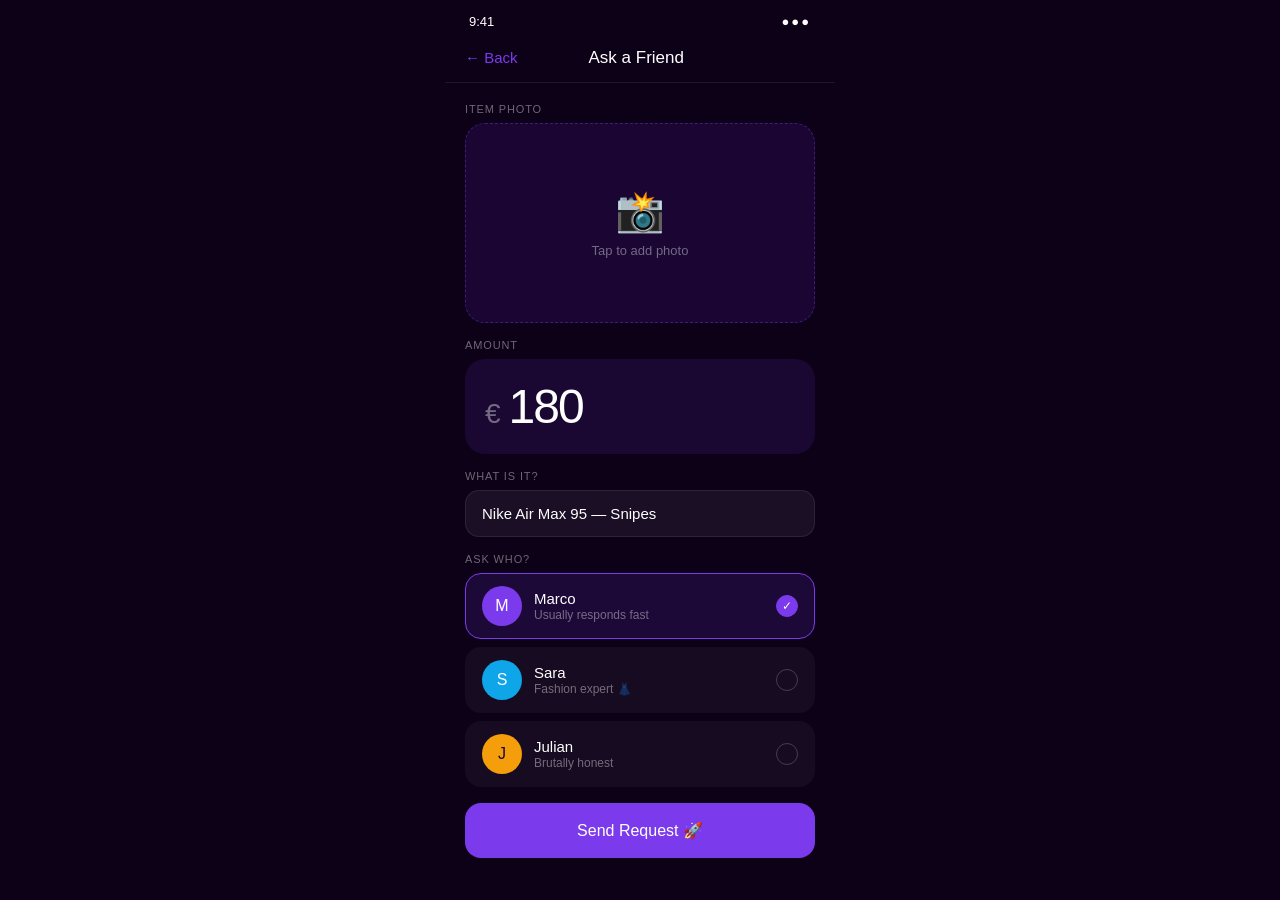
==== prototype.html @ 1da6fefc "Add Ask a Friend prototype" ====
<!DOCTYPE html>
<html lang="en">
<head>
<meta charset="UTF-8"/>
<meta name="viewport" content="width=device-width, initial-scale=1.0, maximum-scale=1.0, user-scalable=no"/>
<title>LUKE – Ask a Friend</title>
<style>
*{box-sizing:border-box;margin:0;padding:0;-webkit-tap-highlight-color:transparent;}
body{background:#0d0118;font-family:-apple-system,sans-serif;min-height:100vh;display:flex;flex-direction:column;align-items:center;justify-content:flex-start;overflow-x:hidden;}
.status-bar{width:100%;max-width:390px;padding:14px 24px 4px;display:flex;justify-content:space-between;}
.status-bar span{color:#fff;font-size:13px;font-weight:500;}
.phone{width:100%;max-width:390px;flex:1;display:flex;flex-direction:column;position:relative;}
.screen{display:none;flex-direction:column;flex:1;min-height:calc(100vh - 40px);}
.screen.active{display:flex;}
.nav-bar{padding:12px 20px;display:flex;align-items:center;gap:12px;border-bottom:0.5px solid rgba(255,255,255,0.08);}
.back-btn{color:#7c3aed;font-size:15px;cursor:pointer;padding:4px 0;}
.nav-title{color:#fff;font-size:17px;font-weight:500;flex:1;text-align:center;}
.nav-right{color:#7c3aed;font-size:15px;width:60px;text-align:right;}
.content{padding:20px;flex:1;display:flex;flex-direction:column;gap:16px;overflow-y:auto;padding-bottom:40px;}
.label-sm{color:rgba(255,255,255,0.4);font-size:11px;text-transform:uppercase;letter-spacing:0.08em;margin-bottom:8px;}
.photo-box{background:#1a0533;border-radius:20px;height:200px;display:flex;align-items:center;justify-content:center;border:1.5px dashed rgba(124,58,237,0.4);cursor:pointer;overflow:hidden;transition:all 0.2s;}
.photo-inner{display:flex;flex-direction:column;align-items:center;gap:8px;}
.photo-inner span:first-child{font-size:40px;}
.photo-inner span:last-child{color:rgba(255,255,255,0.4);font-size:13px;}
.amount-section{background:rgba(124,58,237,0.12);border-radius:20px;padding:20px;display:flex;align-items:baseline;gap:8px;}
.currency{color:rgba(255,255,255,0.4);font-size:28px;}
.amount-display{color:#fff;font-size:48px;font-weight:300;letter-spacing:-2px;flex:1;}
.item-input{background:rgba(255,255,255,0.06);border:1px solid rgba(255,255,255,0.08);border-radius:14px;padding:14px 16px;color:#fff;font-size:15px;width:100%;outline:none;}
.item-input::placeholder{color:rgba(255,255,255,0.3);}
.friends-list{display:flex;flex-direction:column;gap:8px;}
.friend-row{display:flex;align-items:center;gap:12px;padding:12px 16px;border-radius:16px;background:rgba(255,255,255,0.04);cursor:pointer;border:1.5px solid transparent;transition:all 0.2s;active:scale(0.98);}
.friend-row.selected{background:rgba(124,58,237,0.15);border-color:#7c3aed;}
.avatar{width:40px;height:40px;border-radius:50%;display:flex;align-items:center;justify-content:center;font-size:16px;font-weight:500;flex-shrink:0;}
.friend-info{flex:1;}
.friend-name{color:#fff;font-size:15px;}
.friend-sub{color:rgba(255,255,255,0.4);font-size:12px;margin-top:1px;}
.checkmark{width:22px;height:22px;border-radius:50%;border:1.5px solid rgba(255,255,255,0.2);display:flex;align-items:center;justify-content:center;transition:all 0.2s;}
.checkmark.checked{background:#7c3aed;border-color:#7c3aed;color:#fff;font-size:12px;}
.btn-main{background:#7c3aed;color:#fff;border:none;border-radius:16px;padding:18px;font-size:16px;font-weight:500;cursor:pointer;width:100%;transition:transform 0.1s;}
.btn-main:active{transform:scale(0.97);}
.sent-screen{flex:1;display:flex;flex-direction:column;align-items:center;justify-content:center;padding:40px 24px;gap:20px;text-align:center;}
.sent-icon{width:80px;height:80px;background:rgba(124,58,237,0.2);border-radius:50%;display:flex;align-items:center;justify-content:center;font-size:36px;}
.sent-title{color:#fff;font-size:24px;font-weight:500;}
.sent-sub{color:rgba(255,255,255,0.5);font-size:15px;line-height:1.6;}
.notif-card{background:#1a0533;border-radius:20px;padding:20px;border:1px solid rgba(124,58,237,0.2);}
.notif-row{display:flex;justify-content:space-between;align-items:center;padding:6px 0;}
.notif-label{color:rgba(255,255,255,0.4);font-size:13px;}
.notif-val{color:#fff;font-size:14px;font-weight:500;}
.warning-box{background:rgba(255,149,0,0.1);border-radius:14px;padding:14px;display:flex;gap:10px;align-items:flex-start;}
.warning-text{color:#f59e0b;font-size:13px;line-height:1.5;}
.verdict-btns{display:flex;gap:10px;}
.btn-yes{flex:1;background:rgba(0,210,133,0.12);color:#00d285;border:1px solid rgba(0,210,133,0.25);border-radius:14px;padding:14px;font-size:15px;cursor:pointer;transition:all 0.2s;}
.btn-no{flex:1;background:rgba(255,99,99,0.12);color:#ff6363;border:1px solid rgba(255,99,99,0.25);border-radius:14px;padding:14px;font-size:15px;cursor:pointer;transition:all 0.2s;}
.btn-yes.active{background:rgba(0,210,133,0.3);transform:scale(1.02);}
.btn-no.active{background:rgba(255,99,99,0.3);transform:scale(1.02);}
.comment-input{background:rgba(255,255,255,0.06);border:1px solid rgba(255,255,255,0.08);border-radius:14px;padding:14px 16px;color:#fff;font-size:14px;width:100%;outline:none;resize:none;}
.comment-input::placeholder{color:rgba(255,255,255,0.3);}
.reply-card{background:#1a0533;border-radius:20px;padding:20px;border:1px solid rgba(0,210,133,0.2);}
.verdict-badge{display:inline-block;padding:5px 14px;border-radius:20px;font-size:12px;margin-bottom:12px;}
.verdict-no{background:rgba(255,99,99,0.15);color:#ff6363;}
.verdict-yes{background:rgba(0,210,133,0.15);color:#00d285;}
.reply-msg{color:rgba(255,255,255,0.85);font-size:15px;line-height:1.6;font-style:italic;}
.reply-from{color:rgba(255,255,255,0.3);font-size:12px;margin-top:10px;}
.score-row{display:flex;gap:10px;}
.score-card{flex:1;border-radius:14px;padding:16px;text-align:center;}
.score-card.no{background:rgba(255,99,99,0.1);border:1px solid rgba(255,99,99,0.2);}
.score-card.yes{background:rgba(0,210,133,0.1);border:1px solid rgba(0,210,133,0.2);}
.score-num{font-size:28px;font-weight:500;}
.score-card.no .score-num{color:#ff6363;}
.score-card.yes .score-num{color:#00d285;}
.score-label{font-size:11px;color:rgba(255,255,255,0.4);margin-top:2px;}
.pending-row{background:rgba(255,255,255,0.04);border-radius:14px;padding:14px;display:flex;align-items:center;gap:12px;}
.pending-avatar{width:36px;height:36px;border-radius:50%;background:rgba(255,255,255,0.08);display:flex;align-items:center;justify-content:center;color:rgba(255,255,255,0.3);font-size:14px;}
.pending-text{color:rgba(255,255,255,0.35);font-size:13px;}
.btn-skip{background:rgba(255,99,99,0.1);color:#ff6363;border:1px solid rgba(255,99,99,0.15);border-radius:16px;padding:18px;font-size:15px;cursor:pointer;width:100%;}
.divider{height:0.5px;background:rgba(255,255,255,0.08);}
.shoe-preview{width:100%;height:100%;background:linear-gradient(135deg,#1a0533,#2d1b4e);display:flex;flex-direction:column;align-items:center;justify-content:center;gap:8px;}
.tab-bar{display:flex;background:#0d0118;border-top:0.5px solid rgba(255,255,255,0.08);padding:8px 0 24px;}
.tab{flex:1;display:flex;flex-direction:column;align-items:center;gap:3px;cursor:pointer;padding:6px 0;}
.tab-icon{font-size:20px;}
.tab-label{font-size:10px;color:rgba(255,255,255,0.3);}
.tab.active .tab-label{color:#7c3aed;}
</style>
</head>
<body>

<div class="status-bar">
  <span>9:41</span>
  <span style="letter-spacing:2px;">●●●</span>
</div>

<div class="phone">

  <!-- SCREEN 1: Send Request -->
  <div class="screen active" id="screen-send">
    <div class="nav-bar">
      <span class="back-btn">← Back</span>
      <span class="nav-title">Ask a Friend</span>
      <span class="nav-right"></span>
    </div>
    <div class="content">
      <div>
        <div class="label-sm">Item Photo</div>
        <div class="photo-box" id="photo-box" onclick="addPhoto()">
          <div class="photo-inner">
            <span>📸</span>
            <span>Tap to add photo</span>
          </div>
        </div>
      </div>
      <div>
        <div class="label-sm">Amount</div>
        <div class="amount-section">
          <span class="currency">€</span>
          <span class="amount-display">180</span>
        </div>
      </div>
      <div>
        <div class="label-sm">What is it?</div>
        <input class="item-input" value="Nike Air Max 95 — Snipes" />
      </div>
      <div>
        <div class="label-sm">Ask who?</div>
        <div class="friends-list">
          <div class="friend-row selected" onclick="toggleFriend(this)">
            <div class="avatar" style="background:#7c3aed;color:#fff;">M</div>
            <div class="friend-info">
              <div class="friend-name">Marco</div>
              <div class="friend-sub">Usually responds fast</div>
            </div>
            <div class="checkmark checked">✓</div>
          </div>
          <div class="friend-row" onclick="toggleFriend(this)">
            <div class="avatar" style="background:#0ea5e9;color:#fff;">S</div>
            <div class="friend-info">
              <div class="friend-name">Sara</div>
              <div class="friend-sub">Fashion expert 👗</div>
            </div>
            <div class="checkmark"></div>
          </div>
          <div class="friend-row" onclick="toggleFriend(this)">
            <div class="avatar" style="background:#f59e0b;color:#1a0533;">J</div>
            <div class="friend-info">
              <div class="friend-name">Julian</div>
              <div class="friend-sub">Brutally honest</div>
            </div>
            <div class="checkmark"></div>
          </div>
        </div>
      </div>
      <button class="btn-main" onclick="goTo('screen-sent')">Send Request 🚀</button>
    </div>
  </div>

  <!-- SCREEN 2: Sent -->
  <div class="screen" id="screen-sent">
    <div class="sent-screen">
      <div class="sent-icon">🚀</div>
      <div class="sent-title">Request sent!</div>
      <div class="sent-sub">Marco gets a notification now. You'll hear back soon — hold tight before buying!</div>
      <button class="btn-main" onclick="goTo('screen-send')" style="margin-top:8px;">Back to LUKE</button>
      <button onclick="goTo('screen-friend')" style="background:none;border:none;color:rgba(255,255,255,0.3);font-size:13px;cursor:pointer;margin-top:8px;">Preview: Friend's view →</button>
    </div>
    <div class="tab-bar">
      <div class="tab"><span class="tab-icon">🏠</span><span class="tab-label">Home</span></div>
      <div class="tab"><span class="tab-icon">📊</span><span class="tab-label">Insights</span></div>
      <div class="tab"><span class="tab-icon">➕</span><span class="tab-label" style="color:#7c3aed;">Log</span></div>
      <div class="tab active"><span class="tab-icon">👥</span><span class="tab-label">Friends</span></div>
      <div class="tab"><span class="tab-icon">👤</span><span class="tab-label">Profile</span></div>
    </div>
  </div>

  <!-- SCREEN 3: Friend receives -->
  <div class="screen" id="screen-friend">
    <div class="nav-bar">
      <span class="back-btn" onclick="goTo('screen-sent')">← Back</span>
      <span class="nav-title">Spend Request</span>
      <span class="nav-right"></span>
    </div>
    <div class="content">
      <div style="text-align:center;padding:4px 0;">
        <div style="color:rgba(255,255,255,0.5);font-size:14px;">Deni wants to buy something 👀</div>
      </div>
      <div class="photo-box" style="cursor:default;">
        <div class="shoe-preview">
          <span style="font-size:56px;">👟</span>
          <span style="color:rgba(255,255,255,0.6);font-size:13px;">Nike Air Max 95</span>
        </div>
      </div>
      <div class="notif-card">
        <div class="notif-row">
          <span class="notif-label">Item</span>
          <span class="notif-val">Nike Air Max 95</span>
        </div>
        <div class="divider" style="margin:4px 0;"></div>
        <div class="notif-row">
          <span class="notif-label">Amount</span>
          <span class="notif-val" style="color:#7c3aed;font-size:18px;">€ 180</span>
        </div>
        <div class="divider" style="margin:4px 0;"></div>
        <div class="notif-row">
          <span class="notif-label">Store</span>
          <span class="notif-val">Snipes</span>
        </div>
      </div>
      <div class="warning-box">
        <span style="font-size:16px;">⚠️</span>
        <span class="warning-text">Deni already spent €240 on clothes this month. Monthly budget: €200. That's 40€ over already.</span>
      </div>
      <div>
        <div class="label-sm">Your verdict</div>
        <div class="verdict-btns">
          <button class="btn-yes" id="btn-yes" onclick="selectVerdict('yes')">Buy it ✓</button>
          <button class="btn-no" id="btn-no" onclick="selectVerdict('no')">Don't buy ✗</button>
        </div>
      </div>
      <div>
        <div class="label-sm">Add a comment (optional)</div>
        <textarea class="comment-input" rows="3" id="comment-field" placeholder="e.g. Bro you already have 3 pairs like this...">Bro you already have 3 pairs like this. You're literally broke 💀 put it back</textarea>
      </div>
      <button class="btn-main" onclick="sendReply()">Send Reply</button>
    </div>
  </div>

  <!-- SCREEN 4: Reply received -->
  <div class="screen" id="screen-reply">
    <div class="nav-bar">
      <span class="back-btn" onclick="goTo('screen-send')">← Home</span>
      <span class="nav-title">Ask a Friend</span>
      <span class="nav-right"></span>
    </div>
    <div class="content">
      <div style="text-align:center;">
        <div style="color:rgba(255,255,255,0.5);font-size:13px;">Nike Air Max 95 · € 180 · Snipes</div>
      </div>
      <div class="score-row">
        <div class="score-card no">
          <div class="score-num" id="score-no">1</div>
          <div class="score-label">Don't buy</div>
        </div>
        <div class="score-card yes">
          <div class="score-num" id="score-yes">0</div>
          <div class="score-label">Buy it</div>
        </div>
      </div>
      <div class="reply-card" id="reply-card">
        <div class="verdict-badge verdict-no" id="verdict-badge">✗ Don't buy</div>
        <div class="reply-msg" id="reply-msg">"Bro you already have 3 pairs like this. You're literally broke 💀 put it back"</div>
        <div class="reply-from">— Marco · just now</div>
      </div>
      <div class="pending-row">
        <div class="pending-avatar">S</div>
        <span class="pending-text">Sara hasn't replied yet...</span>
      </div>
      <div class="pending-row">
        <div class="pending-avatar">J</div>
        <span class="pending-text">Julian hasn't replied yet...</span>
      </div>
      <button class="btn-skip" onclick="goTo('screen-send')">I'll skip it this time 🙏</button>
    </div>
    <div class="tab-bar">
      <div class="tab"><span class="tab-icon">🏠</span><span class="tab-label">Home</span></div>
      <div class="tab"><span class="tab-icon">📊</span><span class="tab-label">Insights</span></div>
      <div class="tab"><span class="tab-icon">➕</span><span class="tab-label">Log</span></div>
      <div class="tab active"><span class="tab-icon">👥</span><span class="tab-label" style="color:#7c3aed;">Friends</span></div>
      <div class="tab"><span class="tab-icon">👤</span><span class="tab-label">Profile</span></div>
    </div>
  </div>

</div>

<script>
function goTo(id) {
  document.querySelectorAll('.screen').forEach(s => s.classList.remove('active'));
  document.getElementById(id).classList.add('active');
  window.scrollTo(0,0);
}

function toggleFriend(el) {
  el.classList.toggle('selected');
  const c = el.querySelector('.checkmark');
  c.classList.toggle('checked');
  c.textContent = c.classList.contains('checked') ? '✓' : '';
}

function addPhoto() {
  document.getElementById('photo-box').innerHTML = '<div class="shoe-preview"><span style="font-size:56px;">👟</span><span style="color:rgba(255,255,255,0.6);font-size:13px;">Nike Air Max 95</span></div>';
}

let verdict = 'no';
function selectVerdict(v) {
  verdict = v;
  document.getElementById('btn-yes').classList.toggle('active', v === 'yes');
  document.getElementById('btn-no').classList.toggle('active', v === 'no');
}

function sendReply() {
  const comment = document.getElementById('comment-field').value;
  const badge = document.getElementById('verdict-badge');
  const msg = document.getElementById('reply-msg');
  const card = document.getElementById('reply-card');
  const sno = document.getElementById('score-no');
  const syes = document.getElementById('score-yes');

  if(verdict === 'yes') {
    badge.className = 'verdict-badge verdict-yes';
    badge.textContent = '✓ Buy it';
    card.style.borderColor = 'rgba(0,210,133,0.2)';
    syes.textContent = '1';
    sno.textContent = '0';
  } else {
    badge.className = 'verdict-badge verdict-no';
    badge.textContent = '✗ Don\'t buy';
    card.style.borderColor = 'rgba(255,99,99,0.2)';
    sno.textContent = '1';
    syes.textContent = '0';
  }
  msg.textContent = '"' + (comment || 'No comment') + '"';
  goTo('screen-reply');
}
</script>
</body>
</html>
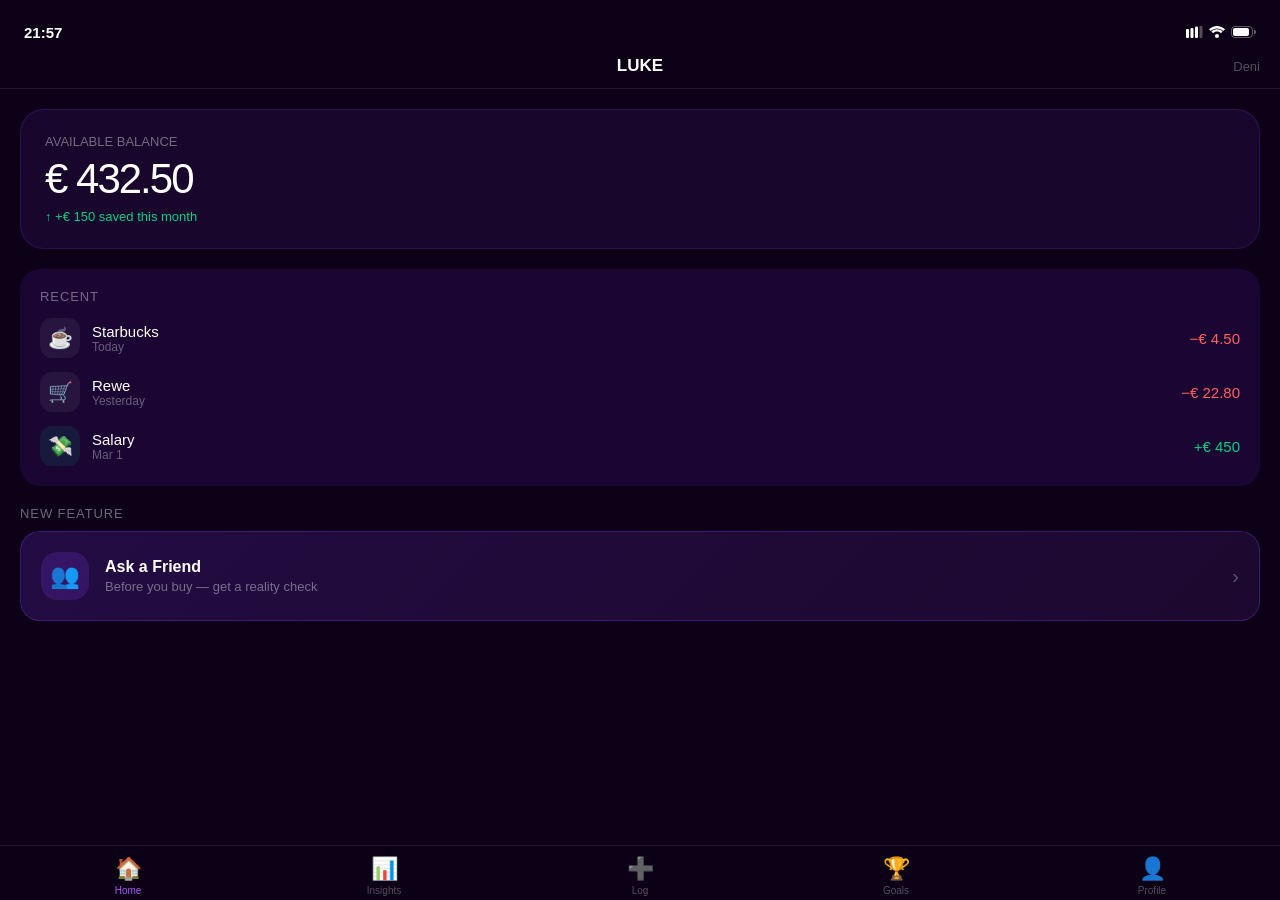
==== commit 86476728: "Add prototype" ====
--- a/prototype.html
+++ b/prototype.html
@@ -2,322 +2,543 @@
 <html lang="en">
 <head>
 <meta charset="UTF-8"/>
-<meta name="viewport" content="width=device-width, initial-scale=1.0, maximum-scale=1.0, user-scalable=no"/>
-<title>LUKE – Ask a Friend</title>
+<meta name="viewport" content="width=device-width, initial-scale=1.0, maximum-scale=1.0, user-scalable=no, viewport-fit=cover"/>
+<meta name="apple-mobile-web-app-capable" content="yes"/>
+<meta name="apple-mobile-web-app-status-bar-style" content="black-translucent"/>
+<meta name="theme-color" content="#0d0118"/>
+<title>LUKE</title>
 <style>
-*{box-sizing:border-box;margin:0;padding:0;-webkit-tap-highlight-color:transparent;}
-body{background:#0d0118;font-family:-apple-system,sans-serif;min-height:100vh;display:flex;flex-direction:column;align-items:center;justify-content:flex-start;overflow-x:hidden;}
-.status-bar{width:100%;max-width:390px;padding:14px 24px 4px;display:flex;justify-content:space-between;}
-.status-bar span{color:#fff;font-size:13px;font-weight:500;}
-.phone{width:100%;max-width:390px;flex:1;display:flex;flex-direction:column;position:relative;}
-.screen{display:none;flex-direction:column;flex:1;min-height:calc(100vh - 40px);}
-.screen.active{display:flex;}
-.nav-bar{padding:12px 20px;display:flex;align-items:center;gap:12px;border-bottom:0.5px solid rgba(255,255,255,0.08);}
-.back-btn{color:#7c3aed;font-size:15px;cursor:pointer;padding:4px 0;}
-.nav-title{color:#fff;font-size:17px;font-weight:500;flex:1;text-align:center;}
-.nav-right{color:#7c3aed;font-size:15px;width:60px;text-align:right;}
-.content{padding:20px;flex:1;display:flex;flex-direction:column;gap:16px;overflow-y:auto;padding-bottom:40px;}
-.label-sm{color:rgba(255,255,255,0.4);font-size:11px;text-transform:uppercase;letter-spacing:0.08em;margin-bottom:8px;}
-.photo-box{background:#1a0533;border-radius:20px;height:200px;display:flex;align-items:center;justify-content:center;border:1.5px dashed rgba(124,58,237,0.4);cursor:pointer;overflow:hidden;transition:all 0.2s;}
-.photo-inner{display:flex;flex-direction:column;align-items:center;gap:8px;}
-.photo-inner span:first-child{font-size:40px;}
-.photo-inner span:last-child{color:rgba(255,255,255,0.4);font-size:13px;}
-.amount-section{background:rgba(124,58,237,0.12);border-radius:20px;padding:20px;display:flex;align-items:baseline;gap:8px;}
-.currency{color:rgba(255,255,255,0.4);font-size:28px;}
-.amount-display{color:#fff;font-size:48px;font-weight:300;letter-spacing:-2px;flex:1;}
-.item-input{background:rgba(255,255,255,0.06);border:1px solid rgba(255,255,255,0.08);border-radius:14px;padding:14px 16px;color:#fff;font-size:15px;width:100%;outline:none;}
-.item-input::placeholder{color:rgba(255,255,255,0.3);}
-.friends-list{display:flex;flex-direction:column;gap:8px;}
-.friend-row{display:flex;align-items:center;gap:12px;padding:12px 16px;border-radius:16px;background:rgba(255,255,255,0.04);cursor:pointer;border:1.5px solid transparent;transition:all 0.2s;active:scale(0.98);}
-.friend-row.selected{background:rgba(124,58,237,0.15);border-color:#7c3aed;}
-.avatar{width:40px;height:40px;border-radius:50%;display:flex;align-items:center;justify-content:center;font-size:16px;font-weight:500;flex-shrink:0;}
-.friend-info{flex:1;}
-.friend-name{color:#fff;font-size:15px;}
-.friend-sub{color:rgba(255,255,255,0.4);font-size:12px;margin-top:1px;}
-.checkmark{width:22px;height:22px;border-radius:50%;border:1.5px solid rgba(255,255,255,0.2);display:flex;align-items:center;justify-content:center;transition:all 0.2s;}
-.checkmark.checked{background:#7c3aed;border-color:#7c3aed;color:#fff;font-size:12px;}
-.btn-main{background:#7c3aed;color:#fff;border:none;border-radius:16px;padding:18px;font-size:16px;font-weight:500;cursor:pointer;width:100%;transition:transform 0.1s;}
-.btn-main:active{transform:scale(0.97);}
-.sent-screen{flex:1;display:flex;flex-direction:column;align-items:center;justify-content:center;padding:40px 24px;gap:20px;text-align:center;}
-.sent-icon{width:80px;height:80px;background:rgba(124,58,237,0.2);border-radius:50%;display:flex;align-items:center;justify-content:center;font-size:36px;}
-.sent-title{color:#fff;font-size:24px;font-weight:500;}
-.sent-sub{color:rgba(255,255,255,0.5);font-size:15px;line-height:1.6;}
-.notif-card{background:#1a0533;border-radius:20px;padding:20px;border:1px solid rgba(124,58,237,0.2);}
-.notif-row{display:flex;justify-content:space-between;align-items:center;padding:6px 0;}
-.notif-label{color:rgba(255,255,255,0.4);font-size:13px;}
-.notif-val{color:#fff;font-size:14px;font-weight:500;}
-.warning-box{background:rgba(255,149,0,0.1);border-radius:14px;padding:14px;display:flex;gap:10px;align-items:flex-start;}
-.warning-text{color:#f59e0b;font-size:13px;line-height:1.5;}
-.verdict-btns{display:flex;gap:10px;}
-.btn-yes{flex:1;background:rgba(0,210,133,0.12);color:#00d285;border:1px solid rgba(0,210,133,0.25);border-radius:14px;padding:14px;font-size:15px;cursor:pointer;transition:all 0.2s;}
-.btn-no{flex:1;background:rgba(255,99,99,0.12);color:#ff6363;border:1px solid rgba(255,99,99,0.25);border-radius:14px;padding:14px;font-size:15px;cursor:pointer;transition:all 0.2s;}
-.btn-yes.active{background:rgba(0,210,133,0.3);transform:scale(1.02);}
-.btn-no.active{background:rgba(255,99,99,0.3);transform:scale(1.02);}
-.comment-input{background:rgba(255,255,255,0.06);border:1px solid rgba(255,255,255,0.08);border-radius:14px;padding:14px 16px;color:#fff;font-size:14px;width:100%;outline:none;resize:none;}
-.comment-input::placeholder{color:rgba(255,255,255,0.3);}
-.reply-card{background:#1a0533;border-radius:20px;padding:20px;border:1px solid rgba(0,210,133,0.2);}
-.verdict-badge{display:inline-block;padding:5px 14px;border-radius:20px;font-size:12px;margin-bottom:12px;}
-.verdict-no{background:rgba(255,99,99,0.15);color:#ff6363;}
-.verdict-yes{background:rgba(0,210,133,0.15);color:#00d285;}
-.reply-msg{color:rgba(255,255,255,0.85);font-size:15px;line-height:1.6;font-style:italic;}
-.reply-from{color:rgba(255,255,255,0.3);font-size:12px;margin-top:10px;}
-.score-row{display:flex;gap:10px;}
-.score-card{flex:1;border-radius:14px;padding:16px;text-align:center;}
-.score-card.no{background:rgba(255,99,99,0.1);border:1px solid rgba(255,99,99,0.2);}
-.score-card.yes{background:rgba(0,210,133,0.1);border:1px solid rgba(0,210,133,0.2);}
-.score-num{font-size:28px;font-weight:500;}
-.score-card.no .score-num{color:#ff6363;}
-.score-card.yes .score-num{color:#00d285;}
-.score-label{font-size:11px;color:rgba(255,255,255,0.4);margin-top:2px;}
-.pending-row{background:rgba(255,255,255,0.04);border-radius:14px;padding:14px;display:flex;align-items:center;gap:12px;}
-.pending-avatar{width:36px;height:36px;border-radius:50%;background:rgba(255,255,255,0.08);display:flex;align-items:center;justify-content:center;color:rgba(255,255,255,0.3);font-size:14px;}
-.pending-text{color:rgba(255,255,255,0.35);font-size:13px;}
-.btn-skip{background:rgba(255,99,99,0.1);color:#ff6363;border:1px solid rgba(255,99,99,0.15);border-radius:16px;padding:18px;font-size:15px;cursor:pointer;width:100%;}
-.divider{height:0.5px;background:rgba(255,255,255,0.08);}
-.shoe-preview{width:100%;height:100%;background:linear-gradient(135deg,#1a0533,#2d1b4e);display:flex;flex-direction:column;align-items:center;justify-content:center;gap:8px;}
-.tab-bar{display:flex;background:#0d0118;border-top:0.5px solid rgba(255,255,255,0.08);padding:8px 0 24px;}
-.tab{flex:1;display:flex;flex-direction:column;align-items:center;gap:3px;cursor:pointer;padding:6px 0;}
-.tab-icon{font-size:20px;}
-.tab-label{font-size:10px;color:rgba(255,255,255,0.3);}
-.tab.active .tab-label{color:#7c3aed;}
+:root {
+  --purple: #7c3aed;
+  --purple-light: #a855f7;
+  --emerald: #00d285;
+  --bg: #0d0118;
+  --card: #1a0533;
+  --border: rgba(255,255,255,0.08);
+}
+* { box-sizing: border-box; margin: 0; padding: 0; -webkit-tap-highlight-color: transparent; }
+html, body {
+  background: var(--bg);
+  font-family: -apple-system, 'SF Pro Display', sans-serif;
+  height: 100%; width: 100%;
+  overflow: hidden;
+  color: #fff;
+}
+.app {
+  width: 100vw;
+  height: 100vh;
+  position: relative;
+  overflow: hidden;
+}
+ 
+/* iOS Status Bar */
+.status-bar {
+  position: absolute;
+  top: 0; left: 0; right: 0;
+  height: 50px;
+  padding: 14px 24px 0;
+  display: flex;
+  justify-content: space-between;
+  align-items: center;
+  z-index: 100;
+  background: transparent;
+}
+.status-time { font-size: 15px; font-weight: 600; color: #fff; }
+.status-icons { display: flex; align-items: center; gap: 6px; }
+.status-icons svg { fill: #fff; }
+ 
+/* Screens */
+.screen {
+  position: absolute;
+  inset: 0;
+  display: flex;
+  flex-direction: column;
+  transform: translateX(100%);
+  transition: transform 0.4s cubic-bezier(0.4, 0, 0.2, 1);
+  will-change: transform;
+  background: var(--bg);
+  overflow: hidden;
+}
+.screen.active {
+  transform: translateX(0);
+  z-index: 10;
+}
+.screen.behind {
+  transform: translateX(-30%);
+  z-index: 5;
+}
+.screen.base {
+  transform: translateX(0);
+  z-index: 1;
+}
+ 
+/* Nav */
+.nav {
+  padding: 56px 20px 12px;
+  display: flex;
+  align-items: center;
+  gap: 12px;
+  border-bottom: 0.5px solid var(--border);
+  flex-shrink: 0;
+}
+.nav-back {
+  display: flex; align-items: center; gap: 4px;
+  color: var(--purple-light); font-size: 17px; cursor: pointer;
+  padding: 8px 0; min-width: 60px;
+}
+.nav-back svg { width: 10px; height: 17px; fill: var(--purple-light); }
+.nav-title { flex: 1; text-align: center; font-size: 17px; font-weight: 600; color: #fff; }
+.nav-right { min-width: 60px; text-align: right; color: var(--purple-light); font-size: 17px; }
+ 
+/* Scroll Content */
+.scroll { flex: 1; overflow-y: auto; overflow-x: hidden; -webkit-overflow-scrolling: touch; padding: 20px 20px 40px; display: flex; flex-direction: column; gap: 20px; }
+.scroll::-webkit-scrollbar { display: none; }
+ 
+/* Labels */
+.label { font-size: 13px; font-weight: 500; color: rgba(255,255,255,0.4); text-transform: uppercase; letter-spacing: 0.07em; margin-bottom: 10px; }
+ 
+/* Photo */
+.photo-zone {
+  border-radius: 20px;
+  height: 220px;
+  overflow: hidden;
+  position: relative;
+  cursor: pointer;
+  background: var(--card);
+  border: 1.5px dashed rgba(124,58,237,0.35);
+  display: flex; align-items: center; justify-content: center;
+  transition: border-color 0.2s;
+}
+.photo-zone.filled { border-style: solid; border-color: rgba(124,58,237,0.3); }
+.photo-placeholder { display: flex; flex-direction: column; align-items: center; gap: 10px; }
+.photo-placeholder .icon { font-size: 44px; }
+.photo-placeholder .text { font-size: 14px; color: rgba(255,255,255,0.35); }
+.shoe-visual {
+  width: 100%; height: 100%;
+  background: linear-gradient(135deg, #130824, #2a1250);
+  display: flex; flex-direction: column; align-items: center; justify-content: center; gap: 10px;
+}
+.shoe-emoji { font-size: 80px; filter: drop-shadow(0 8px 24px rgba(124,58,237,0.6)); }
+.shoe-name { font-size: 14px; color: rgba(255,255,255,0.5); letter-spacing: 0.03em; }
+ 
+/* Amount */
+.amount-card {
+  background: rgba(124,58,237,0.1);
+  border: 1px solid rgba(124,58,237,0.2);
+  border-radius: 20px;
+  padding: 20px 24px;
+  display: flex; align-items: baseline; gap: 6px;
+}
+.amount-currency { font-size: 28px; color: rgba(255,255,255,0.4); font-weight: 300; }
+.amount-value { font-size: 52px; font-weight: 300; letter-spacing: -3px; color: #fff; }
+.amount-store { margin-left: auto; font-size: 13px; color: rgba(255,255,255,0.3); align-self: center; }
+ 
+/* Item Name */
+.item-field {
+  background: rgba(255,255,255,0.05);
+  border: 1px solid rgba(255,255,255,0.08);
+  border-radius: 16px;
+  padding: 16px 18px;
+  font-size: 16px; color: #fff;
+  width: 100%; outline: none;
+  font-family: inherit;
+  -webkit-appearance: none;
+}
+.item-field::placeholder { color: rgba(255,255,255,0.25); }
+ 
+/* Friends */
+.friends { display: flex; flex-direction: column; gap: 10px; }
+.friend {
+  display: flex; align-items: center; gap: 14px;
+  padding: 14px 16px;
+  border-radius: 18px;
+  background: rgba(255,255,255,0.04);
+  border: 1.5px solid transparent;
+  cursor: pointer;
+  transition: all 0.2s;
+  -webkit-user-select: none;
+}
+.friend:active { transform: scale(0.98); }
+.friend.sel { background: rgba(124,58,237,0.12); border-color: rgba(124,58,237,0.5); }
+.f-avatar { width: 42px; height: 42px; border-radius: 50%; display: flex; align-items: center; justify-content: center; font-size: 17px; font-weight: 600; flex-shrink: 0; }
+.f-info { flex: 1; }
+.f-name { font-size: 15px; font-weight: 500; }
+.f-sub { font-size: 12px; color: rgba(255,255,255,0.35); margin-top: 2px; }
+.f-check { width: 24px; height: 24px; border-radius: 50%; border: 1.5px solid rgba(255,255,255,0.2); display: flex; align-items: center; justify-content: center; transition: all 0.2s; flex-shrink: 0; }
+.f-check.on { background: var(--purple); border-color: var(--purple); }
+.f-check.on::after { content: ''; width: 5px; height: 9px; border: 2px solid #fff; border-top: none; border-left: none; transform: rotate(45deg) translate(-1px,-1px); display: block; }
+ 
+/* Button */
+.btn {
+  width: 100%; padding: 18px;
+  border-radius: 18px; border: none;
+  font-size: 17px; font-weight: 600;
+  cursor: pointer; transition: transform 0.1s, opacity 0.1s;
+  -webkit-user-select: none;
+  font-family: inherit;
+}
+.btn:active { transform: scale(0.97); opacity: 0.9; }
+.btn-primary { background: var(--purple); color: #fff; }
+.btn-ghost { background: rgba(255,255,255,0.06); color: rgba(255,255,255,0.5); font-size: 14px; padding: 14px; }
+.btn-danger { background: rgba(255,80,80,0.12); color: #ff6060; border: 1px solid rgba(255,80,80,0.2); }
+ 
+/* Sent screen */
+.sent-center { flex: 1; display: flex; flex-direction: column; align-items: center; justify-content: center; padding: 40px 32px; gap: 18px; text-align: center; }
+.sent-anim { width: 90px; height: 90px; border-radius: 50%; background: rgba(124,58,237,0.15); display: flex; align-items: center; justify-content: center; font-size: 40px; animation: pop 0.5s cubic-bezier(0.34,1.56,0.64,1) both; }
+@keyframes pop { from { transform: scale(0); opacity: 0; } to { transform: scale(1); opacity: 1; } }
+.sent-title { font-size: 26px; font-weight: 600; }
+.sent-sub { font-size: 15px; color: rgba(255,255,255,0.45); line-height: 1.6; max-width: 280px; }
+.sent-btns { width: 100%; display: flex; flex-direction: column; gap: 10px; margin-top: 8px; }
+ 
+/* Friend view */
+.notif-card { background: var(--card); border-radius: 20px; padding: 20px; border: 1px solid rgba(124,58,237,0.2); }
+.notif-row { display: flex; justify-content: space-between; align-items: center; padding: 7px 0; }
+.notif-label { font-size: 13px; color: rgba(255,255,255,0.4); }
+.notif-val { font-size: 14px; font-weight: 500; }
+.sep { height: 0.5px; background: rgba(255,255,255,0.07); }
+.warn { background: rgba(255,149,0,0.1); border-radius: 16px; padding: 14px 16px; display: flex; gap: 10px; }
+.warn-icon { font-size: 18px; flex-shrink: 0; }
+.warn-text { font-size: 13px; color: #f59e0b; line-height: 1.55; }
+.verdict-row { display: flex; gap: 10px; }
+.v-btn { flex: 1; padding: 16px 12px; border-radius: 16px; font-size: 15px; font-weight: 500; cursor: pointer; border: 1.5px solid transparent; transition: all 0.2s; font-family: inherit; -webkit-user-select: none; }
+.v-btn:active { transform: scale(0.97); }
+.v-yes { background: rgba(0,210,133,0.1); color: #00d285; border-color: rgba(0,210,133,0.2); }
+.v-no { background: rgba(255,80,80,0.1); color: #ff6060; border-color: rgba(255,80,80,0.2); }
+.v-yes.picked { background: rgba(0,210,133,0.25); border-color: #00d285; }
+.v-no.picked { background: rgba(255,80,80,0.25); border-color: #ff6060; }
+.comment-box { background: rgba(255,255,255,0.05); border: 1px solid rgba(255,255,255,0.08); border-radius: 16px; padding: 14px 16px; font-size: 15px; color: #fff; width: 100%; outline: none; resize: none; font-family: inherit; -webkit-appearance: none; }
+.comment-box::placeholder { color: rgba(255,255,255,0.25); }
+ 
+/* Reply screen */
+.scores { display: flex; gap: 10px; }
+.score-box { flex: 1; border-radius: 18px; padding: 18px; text-align: center; }
+.score-no { background: rgba(255,80,80,0.1); border: 1px solid rgba(255,80,80,0.2); }
+.score-yes { background: rgba(0,210,133,0.1); border: 1px solid rgba(0,210,133,0.2); }
+.score-n { font-size: 36px; font-weight: 300; }
+.score-no .score-n { color: #ff6060; }
+.score-yes .score-n { color: #00d285; }
+.score-l { font-size: 12px; color: rgba(255,255,255,0.35); margin-top: 4px; }
+.reply-card { border-radius: 20px; padding: 20px; }
+.reply-badge { display: inline-block; padding: 5px 14px; border-radius: 20px; font-size: 12px; font-weight: 600; margin-bottom: 14px; }
+.badge-no { background: rgba(255,80,80,0.15); color: #ff6060; }
+.badge-yes { background: rgba(0,210,133,0.15); color: #00d285; }
+.reply-msg { font-size: 16px; line-height: 1.6; font-style: italic; color: rgba(255,255,255,0.85); }
+.reply-from { font-size: 12px; color: rgba(255,255,255,0.3); margin-top: 10px; }
+.pending { background: rgba(255,255,255,0.04); border-radius: 16px; padding: 14px 16px; display: flex; align-items: center; gap: 12px; }
+.pend-av { width: 36px; height: 36px; border-radius: 50%; background: rgba(255,255,255,0.07); display: flex; align-items: center; justify-content: center; font-size: 14px; color: rgba(255,255,255,0.3); font-weight: 500; flex-shrink: 0; }
+.pend-txt { font-size: 13px; color: rgba(255,255,255,0.3); }
+ 
+/* Tab bar */
+.tab-bar { display: flex; background: rgba(13,1,24,0.95); border-top: 0.5px solid rgba(255,255,255,0.08); padding-bottom: env(safe-area-inset-bottom, 16px); flex-shrink: 0; backdrop-filter: blur(20px); }
+.tab { flex: 1; display: flex; flex-direction: column; align-items: center; gap: 3px; padding: 10px 0 4px; cursor: pointer; }
+.tab-icon { font-size: 22px; }
+.tab-lbl { font-size: 10px; color: rgba(255,255,255,0.3); font-weight: 500; }
+.tab.on .tab-lbl { color: var(--purple-light); }
 </style>
 </head>
 <body>
-
-<div class="status-bar">
-  <span>9:41</span>
-  <span style="letter-spacing:2px;">●●●</span>
+<div class="app">
+ 
+  <!-- Status Bar -->
+  <div class="status-bar" id="statusBar">
+    <span class="status-time" id="clock">9:41</span>
+    <div class="status-icons">
+      <svg viewBox="0 0 17 12" width="17" height="12"><rect x="0" y="3" width="3" height="9" rx="1"/><rect x="4.5" y="2" width="3" height="10" rx="1"/><rect x="9" y="0.5" width="3" height="11.5" rx="1"/><rect x="13.5" y="0" width="3" height="12" rx="1" opacity="0.3"/></svg>
+      <svg viewBox="0 0 16 12" width="16" height="12"><path d="M8 2.4C10.5 2.4 12.7 3.4 14.3 5L16 3.3C13.9 1.3 11.1 0 8 0S2.1 1.3 0 3.3L1.7 5C3.3 3.4 5.5 2.4 8 2.4z"/><path d="M8 5.6c1.5 0 2.9.6 3.9 1.6L13.6 5.5C12.1 4 10.2 3.2 8 3.2s-4.1.8-5.6 2.3l1.7 1.7C5.1 6.2 6.5 5.6 8 5.6z"/><circle cx="8" cy="10" r="2"/></svg>
+      <svg viewBox="0 0 25 12" width="25" height="12"><rect x="0.5" y="0.5" width="21" height="11" rx="3.5" stroke="white" stroke-opacity="0.35" fill="none"/><rect x="2" y="2" width="16" height="8" rx="2" fill="white"/><path d="M23 4v4a2 2 0 0 0 0-4z" fill="white" fill-opacity="0.4"/></svg>
+    </div>
+  </div>
+ 
+  <!-- SCREEN 1: Home / Entry point -->
+  <div class="screen base" id="s1">
+    <div class="nav" style="background:transparent;">
+      <div style="min-width:60px;"></div>
+      <span class="nav-title">LUKE</span>
+      <div class="nav-right" style="font-size:13px;color:rgba(255,255,255,0.3);">Deni</div>
+    </div>
+    <div class="scroll">
+      <div style="background:rgba(124,58,237,0.1);border:1px solid rgba(124,58,237,0.2);border-radius:24px;padding:24px;">
+        <div style="font-size:13px;color:rgba(255,255,255,0.4);margin-bottom:6px;">AVAILABLE BALANCE</div>
+        <div style="font-size:42px;font-weight:300;letter-spacing:-2px;">€ 432.50</div>
+        <div style="font-size:13px;color:#00d285;margin-top:6px;">↑ +€ 150 saved this month</div>
+      </div>
+      <div style="background:var(--card);border-radius:20px;padding:20px;">
+        <div style="font-size:13px;color:rgba(255,255,255,0.4);margin-bottom:14px;font-weight:500;text-transform:uppercase;letter-spacing:0.07em;">Recent</div>
+        <div style="display:flex;flex-direction:column;gap:14px;">
+          <div style="display:flex;align-items:center;gap:12px;">
+            <div style="width:40px;height:40px;border-radius:12px;background:rgba(255,255,255,0.06);display:flex;align-items:center;justify-content:center;font-size:20px;">☕</div>
+            <div style="flex:1;"><div style="font-size:15px;">Starbucks</div><div style="font-size:12px;color:rgba(255,255,255,0.35);">Today</div></div>
+            <div style="color:#ff6060;font-size:15px;font-weight:500;">−€ 4.50</div>
+          </div>
+          <div style="display:flex;align-items:center;gap:12px;">
+            <div style="width:40px;height:40px;border-radius:12px;background:rgba(255,255,255,0.06);display:flex;align-items:center;justify-content:center;font-size:20px;">🛒</div>
+            <div style="flex:1;"><div style="font-size:15px;">Rewe</div><div style="font-size:12px;color:rgba(255,255,255,0.35);">Yesterday</div></div>
+            <div style="color:#ff6060;font-size:15px;font-weight:500;">−€ 22.80</div>
+          </div>
+          <div style="display:flex;align-items:center;gap:12px;">
+            <div style="width:40px;height:40px;border-radius:12px;background:rgba(0,210,133,0.1);display:flex;align-items:center;justify-content:center;font-size:20px;">💸</div>
+            <div style="flex:1;"><div style="font-size:15px;">Salary</div><div style="font-size:12px;color:rgba(255,255,255,0.35);">Mar 1</div></div>
+            <div style="color:#00d285;font-size:15px;font-weight:500;">+€ 450</div>
+          </div>
+        </div>
+      </div>
+      <div>
+        <div class="label">New Feature</div>
+        <div onclick="goTo('s2')" style="background:linear-gradient(135deg,rgba(124,58,237,0.2),rgba(168,85,247,0.1));border:1px solid rgba(124,58,237,0.3);border-radius:20px;padding:20px;cursor:pointer;display:flex;align-items:center;gap:16px;" id="askBtn">
+          <div style="width:48px;height:48px;border-radius:16px;background:rgba(124,58,237,0.2);display:flex;align-items:center;justify-content:center;font-size:24px;flex-shrink:0;">👥</div>
+          <div style="flex:1;">
+            <div style="font-size:16px;font-weight:600;">Ask a Friend</div>
+            <div style="font-size:13px;color:rgba(255,255,255,0.4);margin-top:3px;">Before you buy — get a reality check</div>
+          </div>
+          <div style="color:rgba(255,255,255,0.3);font-size:20px;">›</div>
+        </div>
+      </div>
+    </div>
+    <div class="tab-bar">
+      <div class="tab on"><span class="tab-icon">🏠</span><span class="tab-lbl">Home</span></div>
+      <div class="tab"><span class="tab-icon">📊</span><span class="tab-lbl">Insights</span></div>
+      <div class="tab" onclick="goTo('s2')" style="cursor:pointer;"><span class="tab-icon">➕</span><span class="tab-lbl">Log</span></div>
+      <div class="tab"><span class="tab-icon">🏆</span><span class="tab-lbl">Goals</span></div>
+      <div class="tab"><span class="tab-icon">👤</span><span class="tab-lbl">Profile</span></div>
+    </div>
+  </div>
+ 
+  <!-- SCREEN 2: Ask a Friend – Create -->
+  <div class="screen" id="s2">
+    <div class="nav">
+      <div class="nav-back" onclick="goBack('s1')">
+        <svg viewBox="0 0 10 17"><path d="M9 1L1 8.5L9 16" stroke="#a855f7" stroke-width="1.8" stroke-linecap="round" stroke-linejoin="round" fill="none"/></svg>
+        Back
+      </div>
+      <span class="nav-title">Ask a Friend</span>
+      <div class="nav-right"></div>
+    </div>
+    <div class="scroll">
+      <div>
+        <div class="label">Item Photo</div>
+        <div class="photo-zone" id="photoZone" onclick="fillPhoto()">
+          <div class="photo-placeholder">
+            <span class="icon">📸</span>
+            <span class="text">Tap to add photo</span>
+          </div>
+        </div>
+      </div>
+      <div>
+        <div class="label">Amount</div>
+        <div class="amount-card">
+          <span class="amount-currency">€</span>
+          <span class="amount-value">180</span>
+          <span class="amount-store">Snipes</span>
+        </div>
+      </div>
+      <div>
+        <div class="label">What is it?</div>
+        <input class="item-field" value="Nike Air Max 95" />
+      </div>
+      <div>
+        <div class="label">Ask who?</div>
+        <div class="friends" id="friendList">
+          <div class="friend sel" data-sel="1" onclick="toggleF(this)">
+            <div class="f-avatar" style="background:#7c3aed;">M</div>
+            <div class="f-info"><div class="f-name">Marco</div><div class="f-sub">Usually responds fast ⚡</div></div>
+            <div class="f-check on"></div>
+          </div>
+          <div class="friend" data-sel="0" onclick="toggleF(this)">
+            <div class="f-avatar" style="background:#0ea5e9;">S</div>
+            <div class="f-info"><div class="f-name">Sara</div><div class="f-sub">Fashion expert 👗</div></div>
+            <div class="f-check"></div>
+          </div>
+          <div class="friend" data-sel="0" onclick="toggleF(this)">
+            <div class="f-avatar" style="background:#f59e0b;color:#1a0533;">J</div>
+            <div class="f-info"><div class="f-name">Julian</div><div class="f-sub">Brutally honest 😂</div></div>
+            <div class="f-check"></div>
+          </div>
+        </div>
+      </div>
+      <button class="btn btn-primary" onclick="goTo('s3')">Send Request 🚀</button>
+    </div>
+  </div>
+ 
+  <!-- SCREEN 3: Sent confirmation -->
+  <div class="screen" id="s3">
+    <div class="sent-center">
+      <div class="sent-anim">🚀</div>
+      <div class="sent-title">Sent!</div>
+      <div class="sent-sub">Marco gets a notification now. Hold tight before buying — wait for their reply.</div>
+      <div class="sent-btns">
+        <button class="btn btn-ghost" onclick="goTo('s4')">Preview: What Marco sees →</button>
+        <button class="btn btn-ghost" onclick="goBack('s1')">Back to Home</button>
+      </div>
+    </div>
+  </div>
+ 
+  <!-- SCREEN 4: Friend receives notification -->
+  <div class="screen" id="s4">
+    <div class="nav">
+      <div class="nav-back" onclick="goBack('s3')">
+        <svg viewBox="0 0 10 17"><path d="M9 1L1 8.5L9 16" stroke="#a855f7" stroke-width="1.8" stroke-linecap="round" stroke-linejoin="round" fill="none"/></svg>
+        Back
+      </div>
+      <span class="nav-title">Spend Request</span>
+      <div class="nav-right"></div>
+    </div>
+    <div class="scroll">
+      <div style="text-align:center;padding:4px 0 0;">
+        <div style="font-size:14px;color:rgba(255,255,255,0.45);">Deni wants to buy something 👀</div>
+      </div>
+      <div class="photo-zone filled" style="cursor:default;height:220px;">
+        <div class="shoe-visual">
+          <span class="shoe-emoji">👟</span>
+          <span class="shoe-name">Nike Air Max 95</span>
+        </div>
+      </div>
+      <div class="notif-card">
+        <div class="notif-row"><span class="notif-label">Item</span><span class="notif-val">Nike Air Max 95</span></div>
+        <div class="sep"></div>
+        <div class="notif-row"><span class="notif-label">Amount</span><span class="notif-val" style="color:var(--purple-light);font-size:18px;">€ 180</span></div>
+        <div class="sep"></div>
+        <div class="notif-row"><span class="notif-label">Store</span><span class="notif-val">Snipes</span></div>
+        <div class="sep"></div>
+        <div class="notif-row"><span class="notif-label">Category</span><span class="notif-val">Clothing</span></div>
+      </div>
+      <div class="warn">
+        <span class="warn-icon">⚠️</span>
+        <span class="warn-text">Deni already spent <strong style="color:#f59e0b;">€ 240</strong> on clothes this month. Monthly budget: €200 — that's <strong style="color:#f59e0b;">40€ over</strong>.</span>
+      </div>
+      <div>
+        <div class="label">Your verdict</div>
+        <div class="verdict-row">
+          <button class="v-btn v-yes" id="vYes" onclick="pickVerdict('yes')">Buy it ✓</button>
+          <button class="v-btn v-no" id="vNo" onclick="pickVerdict('no')">Don't buy ✗</button>
+        </div>
+      </div>
+      <div>
+        <div class="label">Comment (optional)</div>
+        <textarea class="comment-box" rows="3" id="commentTxt" placeholder="Be honest...">Bro you already have 3 pairs like this 💀 you're literally broke, put it back</textarea>
+      </div>
+      <button class="btn btn-primary" onclick="sendReply()">Send Reply</button>
+    </div>
+  </div>
+ 
+  <!-- SCREEN 5: Reply received -->
+  <div class="screen" id="s5">
+    <div class="nav">
+      <div class="nav-back" onclick="goBack('s1')">
+        <svg viewBox="0 0 10 17"><path d="M9 1L1 8.5L9 16" stroke="#a855f7" stroke-width="1.8" stroke-linecap="round" stroke-linejoin="round" fill="none"/></svg>
+        Home
+      </div>
+      <span class="nav-title">Ask a Friend</span>
+      <div class="nav-right" style="font-size:13px;color:rgba(255,255,255,0.3);">Nike AM95</div>
+    </div>
+    <div class="scroll">
+      <div class="scores">
+        <div class="score-box score-no">
+          <div class="score-n" id="sNo">1</div>
+          <div class="score-l">Don't buy</div>
+        </div>
+        <div class="score-box score-yes">
+          <div class="score-n" id="sYes">0</div>
+          <div class="score-l">Buy it</div>
+        </div>
+      </div>
+      <div class="reply-card" id="replyCard" style="background:var(--card);border:1px solid rgba(255,80,80,0.2);">
+        <div class="reply-badge badge-no" id="replyBadge">✗ Don't buy</div>
+        <div class="reply-msg" id="replyMsg">"Bro you already have 3 pairs like this 💀 you're literally broke, put it back"</div>
+        <div class="reply-from">— Marco · just now</div>
+      </div>
+      <div class="pending">
+        <div class="pend-av">S</div>
+        <span class="pend-txt">Sara hasn't replied yet...</span>
+      </div>
+      <div class="pending">
+        <div class="pend-av">J</div>
+        <span class="pend-txt">Julian hasn't replied yet...</span>
+      </div>
+      <button class="btn btn-danger" onclick="goBack('s1')">I'll skip it this time 🙏</button>
+    </div>
+    <div class="tab-bar">
+      <div class="tab"><span class="tab-icon">🏠</span><span class="tab-lbl">Home</span></div>
+      <div class="tab"><span class="tab-icon">📊</span><span class="tab-lbl">Insights</span></div>
+      <div class="tab"><span class="tab-icon">➕</span><span class="tab-lbl">Log</span></div>
+      <div class="tab on"><span class="tab-icon">👥</span><span class="tab-lbl" style="color:var(--purple-light);">Friends</span></div>
+      <div class="tab"><span class="tab-icon">👤</span><span class="tab-lbl">Profile</span></div>
+    </div>
+  </div>
+ 
 </div>
-
-<div class="phone">
-
-  <!-- SCREEN 1: Send Request -->
-  <div class="screen active" id="screen-send">
-    <div class="nav-bar">
-      <span class="back-btn">← Back</span>
-      <span class="nav-title">Ask a Friend</span>
-      <span class="nav-right"></span>
-    </div>
-    <div class="content">
-      <div>
-        <div class="label-sm">Item Photo</div>
-        <div class="photo-box" id="photo-box" onclick="addPhoto()">
-          <div class="photo-inner">
-            <span>📸</span>
-            <span>Tap to add photo</span>
-          </div>
-        </div>
-      </div>
-      <div>
-        <div class="label-sm">Amount</div>
-        <div class="amount-section">
-          <span class="currency">€</span>
-          <span class="amount-display">180</span>
-        </div>
-      </div>
-      <div>
-        <div class="label-sm">What is it?</div>
-        <input class="item-input" value="Nike Air Max 95 — Snipes" />
-      </div>
-      <div>
-        <div class="label-sm">Ask who?</div>
-        <div class="friends-list">
-          <div class="friend-row selected" onclick="toggleFriend(this)">
-            <div class="avatar" style="background:#7c3aed;color:#fff;">M</div>
-            <div class="friend-info">
-              <div class="friend-name">Marco</div>
-              <div class="friend-sub">Usually responds fast</div>
-            </div>
-            <div class="checkmark checked">✓</div>
-          </div>
-          <div class="friend-row" onclick="toggleFriend(this)">
-            <div class="avatar" style="background:#0ea5e9;color:#fff;">S</div>
-            <div class="friend-info">
-              <div class="friend-name">Sara</div>
-              <div class="friend-sub">Fashion expert 👗</div>
-            </div>
-            <div class="checkmark"></div>
-          </div>
-          <div class="friend-row" onclick="toggleFriend(this)">
-            <div class="avatar" style="background:#f59e0b;color:#1a0533;">J</div>
-            <div class="friend-info">
-              <div class="friend-name">Julian</div>
-              <div class="friend-sub">Brutally honest</div>
-            </div>
-            <div class="checkmark"></div>
-          </div>
-        </div>
-      </div>
-      <button class="btn-main" onclick="goTo('screen-sent')">Send Request 🚀</button>
-    </div>
-  </div>
-
-  <!-- SCREEN 2: Sent -->
-  <div class="screen" id="screen-sent">
-    <div class="sent-screen">
-      <div class="sent-icon">🚀</div>
-      <div class="sent-title">Request sent!</div>
-      <div class="sent-sub">Marco gets a notification now. You'll hear back soon — hold tight before buying!</div>
-      <button class="btn-main" onclick="goTo('screen-send')" style="margin-top:8px;">Back to LUKE</button>
-      <button onclick="goTo('screen-friend')" style="background:none;border:none;color:rgba(255,255,255,0.3);font-size:13px;cursor:pointer;margin-top:8px;">Preview: Friend's view →</button>
-    </div>
-    <div class="tab-bar">
-      <div class="tab"><span class="tab-icon">🏠</span><span class="tab-label">Home</span></div>
-      <div class="tab"><span class="tab-icon">📊</span><span class="tab-label">Insights</span></div>
-      <div class="tab"><span class="tab-icon">➕</span><span class="tab-label" style="color:#7c3aed;">Log</span></div>
-      <div class="tab active"><span class="tab-icon">👥</span><span class="tab-label">Friends</span></div>
-      <div class="tab"><span class="tab-icon">👤</span><span class="tab-label">Profile</span></div>
-    </div>
-  </div>
-
-  <!-- SCREEN 3: Friend receives -->
-  <div class="screen" id="screen-friend">
-    <div class="nav-bar">
-      <span class="back-btn" onclick="goTo('screen-sent')">← Back</span>
-      <span class="nav-title">Spend Request</span>
-      <span class="nav-right"></span>
-    </div>
-    <div class="content">
-      <div style="text-align:center;padding:4px 0;">
-        <div style="color:rgba(255,255,255,0.5);font-size:14px;">Deni wants to buy something 👀</div>
-      </div>
-      <div class="photo-box" style="cursor:default;">
-        <div class="shoe-preview">
-          <span style="font-size:56px;">👟</span>
-          <span style="color:rgba(255,255,255,0.6);font-size:13px;">Nike Air Max 95</span>
-        </div>
-      </div>
-      <div class="notif-card">
-        <div class="notif-row">
-          <span class="notif-label">Item</span>
-          <span class="notif-val">Nike Air Max 95</span>
-        </div>
-        <div class="divider" style="margin:4px 0;"></div>
-        <div class="notif-row">
-          <span class="notif-label">Amount</span>
-          <span class="notif-val" style="color:#7c3aed;font-size:18px;">€ 180</span>
-        </div>
-        <div class="divider" style="margin:4px 0;"></div>
-        <div class="notif-row">
-          <span class="notif-label">Store</span>
-          <span class="notif-val">Snipes</span>
-        </div>
-      </div>
-      <div class="warning-box">
-        <span style="font-size:16px;">⚠️</span>
-        <span class="warning-text">Deni already spent €240 on clothes this month. Monthly budget: €200. That's 40€ over already.</span>
-      </div>
-      <div>
-        <div class="label-sm">Your verdict</div>
-        <div class="verdict-btns">
-          <button class="btn-yes" id="btn-yes" onclick="selectVerdict('yes')">Buy it ✓</button>
-          <button class="btn-no" id="btn-no" onclick="selectVerdict('no')">Don't buy ✗</button>
-        </div>
-      </div>
-      <div>
-        <div class="label-sm">Add a comment (optional)</div>
-        <textarea class="comment-input" rows="3" id="comment-field" placeholder="e.g. Bro you already have 3 pairs like this...">Bro you already have 3 pairs like this. You're literally broke 💀 put it back</textarea>
-      </div>
-      <button class="btn-main" onclick="sendReply()">Send Reply</button>
-    </div>
-  </div>
-
-  <!-- SCREEN 4: Reply received -->
-  <div class="screen" id="screen-reply">
-    <div class="nav-bar">
-      <span class="back-btn" onclick="goTo('screen-send')">← Home</span>
-      <span class="nav-title">Ask a Friend</span>
-      <span class="nav-right"></span>
-    </div>
-    <div class="content">
-      <div style="text-align:center;">
-        <div style="color:rgba(255,255,255,0.5);font-size:13px;">Nike Air Max 95 · € 180 · Snipes</div>
-      </div>
-      <div class="score-row">
-        <div class="score-card no">
-          <div class="score-num" id="score-no">1</div>
-          <div class="score-label">Don't buy</div>
-        </div>
-        <div class="score-card yes">
-          <div class="score-num" id="score-yes">0</div>
-          <div class="score-label">Buy it</div>
-        </div>
-      </div>
-      <div class="reply-card" id="reply-card">
-        <div class="verdict-badge verdict-no" id="verdict-badge">✗ Don't buy</div>
-        <div class="reply-msg" id="reply-msg">"Bro you already have 3 pairs like this. You're literally broke 💀 put it back"</div>
-        <div class="reply-from">— Marco · just now</div>
-      </div>
-      <div class="pending-row">
-        <div class="pending-avatar">S</div>
-        <span class="pending-text">Sara hasn't replied yet...</span>
-      </div>
-      <div class="pending-row">
-        <div class="pending-avatar">J</div>
-        <span class="pending-text">Julian hasn't replied yet...</span>
-      </div>
-      <button class="btn-skip" onclick="goTo('screen-send')">I'll skip it this time 🙏</button>
-    </div>
-    <div class="tab-bar">
-      <div class="tab"><span class="tab-icon">🏠</span><span class="tab-label">Home</span></div>
-      <div class="tab"><span class="tab-icon">📊</span><span class="tab-label">Insights</span></div>
-      <div class="tab"><span class="tab-icon">➕</span><span class="tab-label">Log</span></div>
-      <div class="tab active"><span class="tab-icon">👥</span><span class="tab-label" style="color:#7c3aed;">Friends</span></div>
-      <div class="tab"><span class="tab-icon">👤</span><span class="tab-label">Profile</span></div>
-    </div>
-  </div>
-
-</div>
-
+ 
 <script>
+let current = 's1';
+let verdict = 'no';
+ 
+function updateClock() {
+  const d = new Date();
+  document.getElementById('clock').textContent = d.getHours() + ':' + String(d.getMinutes()).padStart(2,'0');
+}
+updateClock();
+setInterval(updateClock, 10000);
+ 
 function goTo(id) {
-  document.querySelectorAll('.screen').forEach(s => s.classList.remove('active'));
-  document.getElementById(id).classList.add('active');
+  const prev = document.getElementById(current);
+  const next = document.getElementById(id);
+  prev.classList.remove('active', 'base');
+  prev.classList.add('behind');
+  next.classList.add('active');
+  next.classList.remove('behind');
+  current = id;
   window.scrollTo(0,0);
-}
-
-function toggleFriend(el) {
-  el.classList.toggle('selected');
-  const c = el.querySelector('.checkmark');
-  c.classList.toggle('checked');
-  c.textContent = c.classList.contains('checked') ? '✓' : '';
-}
-
-function addPhoto() {
-  document.getElementById('photo-box').innerHTML = '<div class="shoe-preview"><span style="font-size:56px;">👟</span><span style="color:rgba(255,255,255,0.6);font-size:13px;">Nike Air Max 95</span></div>';
-}
-
-let verdict = 'no';
-function selectVerdict(v) {
+  if (navigator.vibrate) navigator.vibrate(10);
+}
+ 
+function goBack(id) {
+  const prev = document.getElementById(current);
+  const next = document.getElementById(id);
+  prev.classList.remove('active');
+  prev.style.transform = 'translateX(100%)';
+  setTimeout(() => { prev.style.transform = ''; }, 400);
+  next.classList.remove('behind');
+  next.classList.add('active');
+  current = id;
+  window.scrollTo(0,0);
+  if (navigator.vibrate) navigator.vibrate(10);
+}
+ 
+function fillPhoto() {
+  const z = document.getElementById('photoZone');
+  z.classList.add('filled');
+  z.innerHTML = '<div class="shoe-visual"><span class="shoe-emoji">👟</span><span class="shoe-name">Nike Air Max 95</span></div>';
+}
+ 
+function toggleF(el) {
+  const sel = el.dataset.sel === '1';
+  el.dataset.sel = sel ? '0' : '1';
+  el.classList.toggle('sel', !sel);
+  const c = el.querySelector('.f-check');
+  c.classList.toggle('on', !sel);
+  if (navigator.vibrate) navigator.vibrate(8);
+}
+ 
+function pickVerdict(v) {
   verdict = v;
-  document.getElementById('btn-yes').classList.toggle('active', v === 'yes');
-  document.getElementById('btn-no').classList.toggle('active', v === 'no');
-}
-
+  document.getElementById('vYes').classList.toggle('picked', v === 'yes');
+  document.getElementById('vNo').classList.toggle('picked', v === 'no');
+  if (navigator.vibrate) navigator.vibrate(8);
+}
+ 
 function sendReply() {
-  const comment = document.getElementById('comment-field').value;
-  const badge = document.getElementById('verdict-badge');
-  const msg = document.getElementById('reply-msg');
-  const card = document.getElementById('reply-card');
-  const sno = document.getElementById('score-no');
-  const syes = document.getElementById('score-yes');
-
-  if(verdict === 'yes') {
-    badge.className = 'verdict-badge verdict-yes';
-    badge.textContent = '✓ Buy it';
-    card.style.borderColor = 'rgba(0,210,133,0.2)';
-    syes.textContent = '1';
-    sno.textContent = '0';
-  } else {
-    badge.className = 'verdict-badge verdict-no';
-    badge.textContent = '✗ Don\'t buy';
-    card.style.borderColor = 'rgba(255,99,99,0.2)';
-    sno.textContent = '1';
-    syes.textContent = '0';
-  }
-  msg.textContent = '"' + (comment || 'No comment') + '"';
-  goTo('screen-reply');
+  const comment = document.getElementById('commentTxt').value.trim();
+  const isYes = verdict === 'yes';
+  document.getElementById('sYes').textContent = isYes ? '1' : '0';
+  document.getElementById('sNo').textContent = isYes ? '0' : '1';
+  const badge = document.getElementById('replyBadge');
+  badge.textContent = isYes ? '✓ Buy it' : '✗ Don\'t buy';
+  badge.className = 'reply-badge ' + (isYes ? 'badge-yes' : 'badge-no');
+  const card = document.getElementById('replyCard');
+  card.style.borderColor = isYes ? 'rgba(0,210,133,0.2)' : 'rgba(255,80,80,0.2)';
+  document.getElementById('replyMsg').textContent = '"' + (comment || 'No comment added.') + '"';
+  goTo('s5');
 }
 </script>
 </body>
 </html>
+ 
